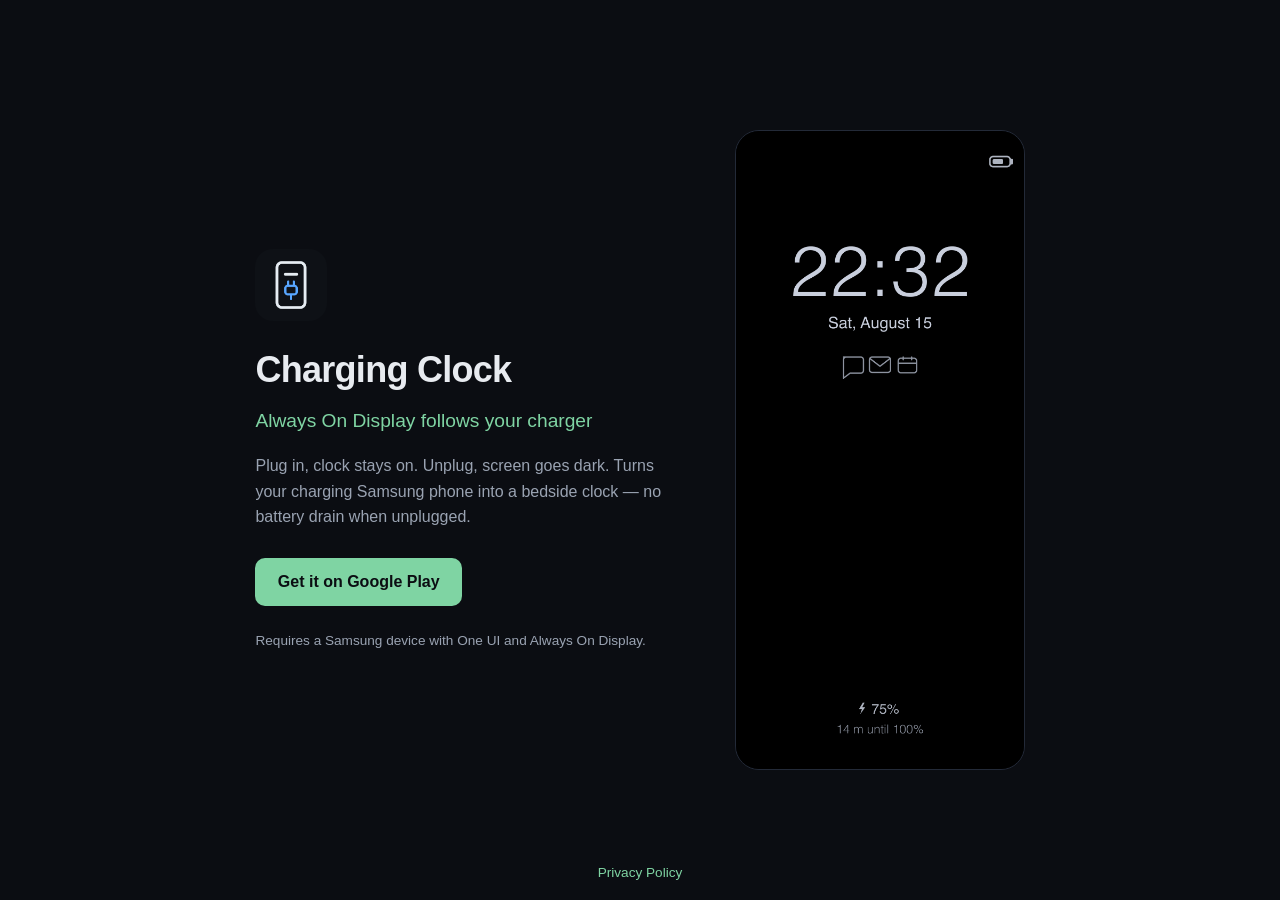
==== web/index.html @ ca2ac760 "Add landing page and privacy policy under web/" ====
<!doctype html>
<html lang="en">
<head>
  <meta charset="utf-8">
  <meta name="viewport" content="width=device-width, initial-scale=1">
  <title>Charging Clock</title>
  <meta name="description" content="Always On Display follows your charger. Samsung One UI.">
  <link rel="icon" href="icon.png">
  <link rel="stylesheet" href="style.css">
</head>
<body>
  <main class="hero">
    <div class="hero-text">
      <img class="icon" src="icon.png" alt="">
      <h1>Charging Clock</h1>
      <p class="tagline">Always On Display follows your charger</p>
      <p class="blurb">
        Plug in, clock stays on. Unplug, screen goes dark.
        Turns your charging Samsung phone into a bedside clock —
        no battery drain when unplugged.
      </p>
      <a class="badge" href="https://play.google.com/store/apps/details?id=io.salezica.chclock">Get it on Google&nbsp;Play</a>
      <p class="note">Requires a Samsung device with One UI and Always On Display.</p>
    </div>
    <div class="hero-shot">
      <img src="lockscreen.png" alt="Always On Display showing the clock while charging">
    </div>
  </main>
  <footer class="footer">
    <a href="privacy.html">Privacy Policy</a>
  </footer>
</body>
</html>
---- web/style.css ----
* {
  margin: 0;
  padding: 0;
  box-sizing: border-box;
}

:root {
  --bg: #0b0d12;
  --surface: #141821;
  --text: #e8ebf0;
  --muted: #9aa3b2;
  --accent: #7fd4a3;
  --border: #232a38;
}

body {
  background: var(--bg);
  color: var(--text);
  font-family: -apple-system, BlinkMacSystemFont, "Segoe UI", Roboto, sans-serif;
  line-height: 1.6;
  -webkit-font-smoothing: antialiased;
}

a {
  color: var(--accent);
  text-decoration: none;
}

a:hover {
  text-decoration: underline;
}

/* ---- Landing ---- */

.hero {
  min-height: 100vh;
  display: flex;
  align-items: center;
  justify-content: center;
  gap: 4rem;
  padding: 2rem;
  flex-wrap: wrap;
}

.hero-text {
  max-width: 26rem;
}

.hero-text .icon {
  width: 72px;
  height: 72px;
  border-radius: 18px;
  margin-bottom: 1.25rem;
  display: block;
}

.hero-text h1 {
  font-size: 2.25rem;
  font-weight: 700;
  letter-spacing: -0.02em;
  margin-bottom: 0.5rem;
}

.hero-text .tagline {
  font-size: 1.2rem;
  color: var(--accent);
  margin-bottom: 1rem;
}

.hero-text .blurb {
  color: var(--muted);
  margin-bottom: 1.75rem;
}

.hero-text .note {
  color: var(--muted);
  font-size: 0.85rem;
  margin-top: 1.5rem;
}

.badge {
  display: inline-block;
  background: var(--accent);
  color: #0b0d12;
  font-weight: 600;
  padding: 0.7rem 1.4rem;
  border-radius: 10px;
}

.badge:hover {
  text-decoration: none;
  filter: brightness(1.1);
}

.hero-shot img {
  height: min(80vh, 640px);
  width: auto;
  display: block;
  border-radius: 24px;
  border: 1px solid var(--border);
}

.footer {
  position: absolute;
  bottom: 1rem;
  left: 0;
  right: 0;
  text-align: center;
  color: var(--muted);
  font-size: 0.85rem;
}

/* ---- Privacy page ---- */

.doc {
  max-width: 42rem;
  margin: 0 auto;
  padding: 3rem 1.5rem 4rem;
}

.doc header {
  margin-bottom: 2rem;
}

.doc h1 {
  font-size: 1.75rem;
  margin-bottom: 0.25rem;
}

.doc .date {
  color: var(--muted);
  font-size: 0.9rem;
}

.doc h2 {
  font-size: 1.15rem;
  margin: 1.75rem 0 0.5rem;
}

.doc p,
.doc li {
  color: var(--muted);
}

.doc strong {
  color: var(--text);
}

.doc ul {
  padding-left: 1.25rem;
  margin: 0.5rem 0;
}

@media (max-width: 720px) {
  .hero {
    min-height: auto;
    padding: 3rem 1.5rem 5rem;
  }

  .footer {
    position: static;
    padding-top: 2rem;
  }
}
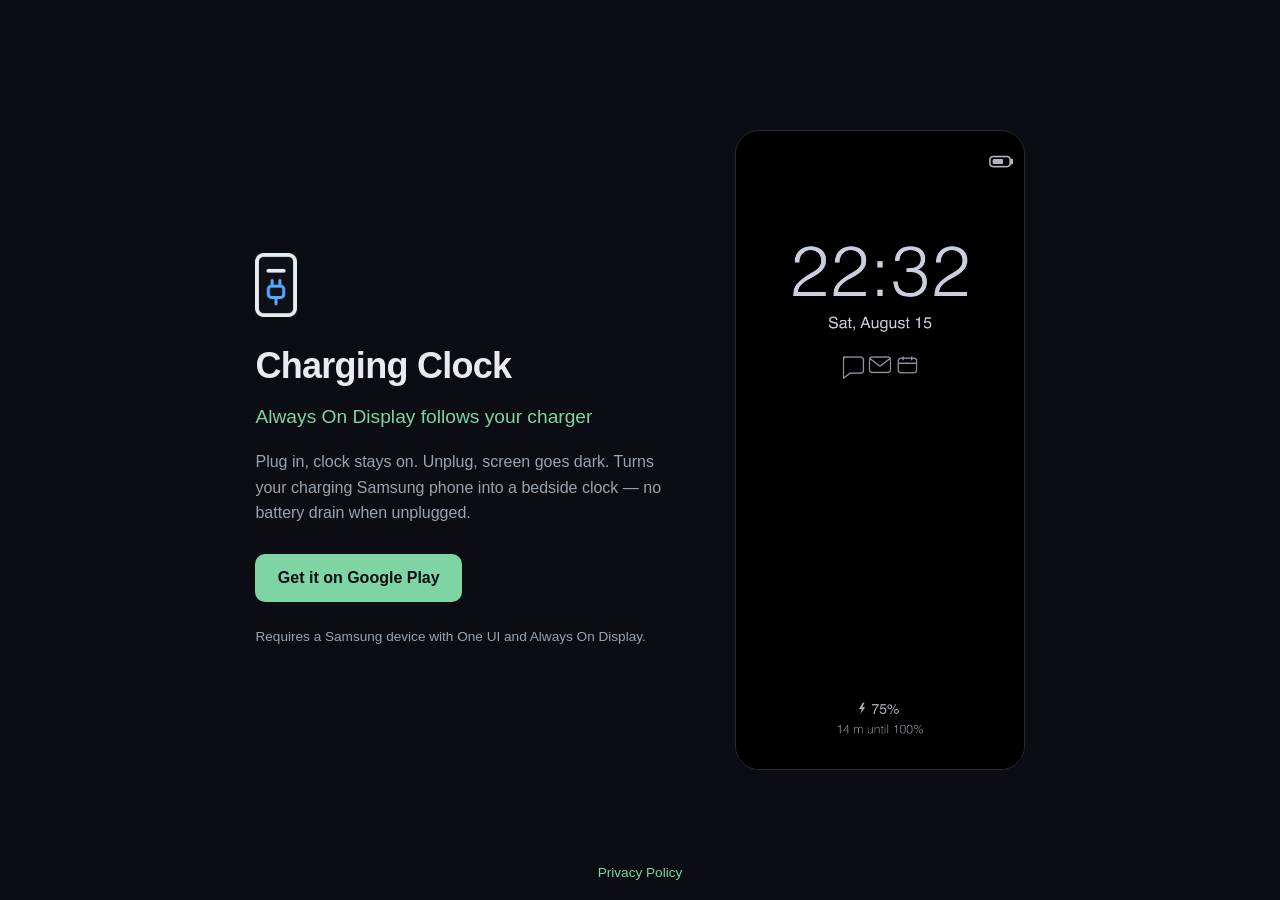
==== commit 394c44fc: "Trim hero logo so it left-aligns with text" ====
--- a/web/index.html
+++ b/web/index.html
@@ -11,7 +11,7 @@
 <body>
   <main class="hero">
     <div class="hero-text">
-      <img class="icon" src="icon.png" alt="">
+      <img class="logo" src="logo.png" alt="">
       <h1>Charging Clock</h1>
       <p class="tagline">Always On Display follows your charger</p>
       <p class="blurb">
--- a/web/style.css
+++ b/web/style.css
@@ -46,10 +46,9 @@
   max-width: 26rem;
 }
 
-.hero-text .icon {
-  width: 72px;
-  height: 72px;
-  border-radius: 18px;
+.hero-text .logo {
+  height: 64px;
+  width: auto;
   margin-bottom: 1.25rem;
   display: block;
 }
